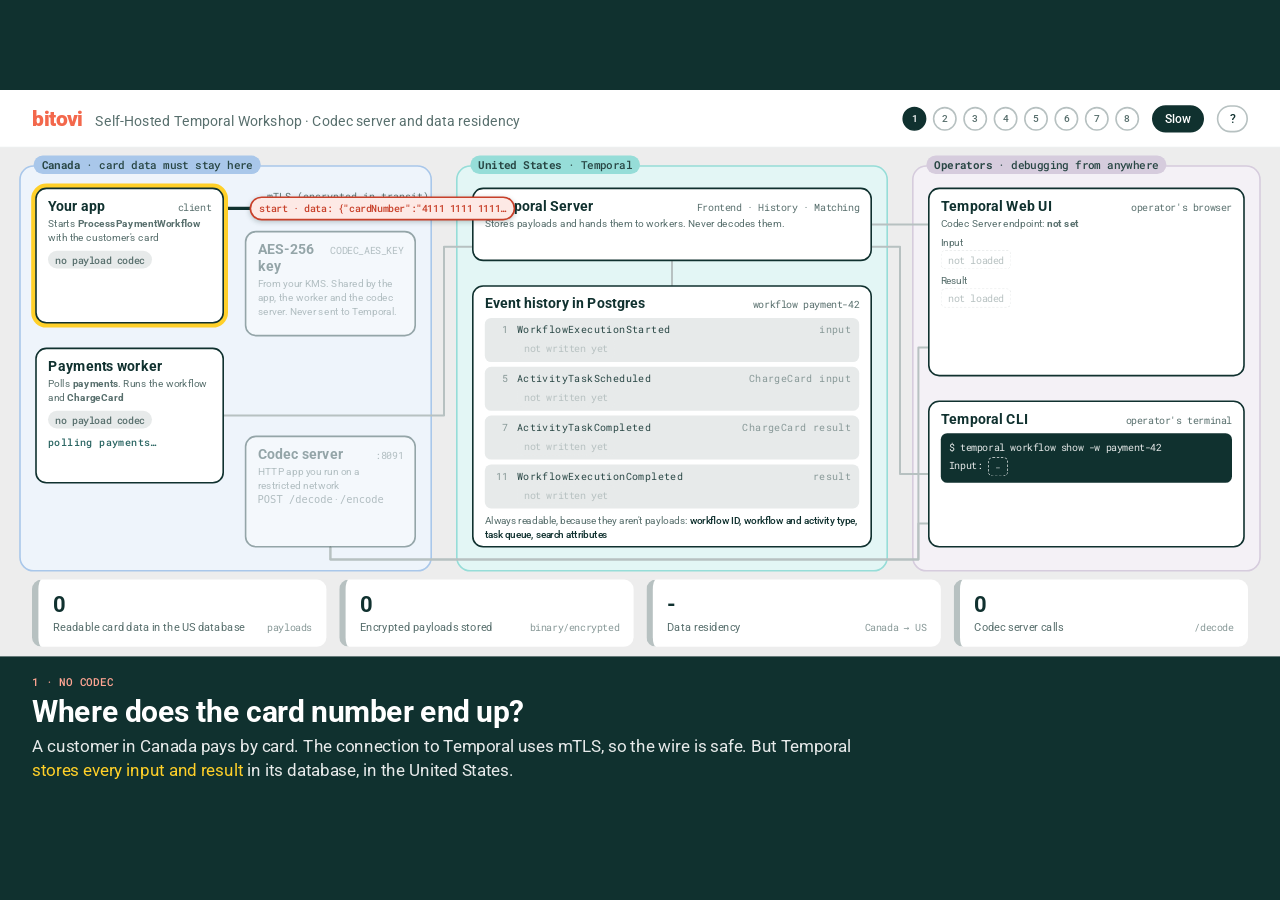
==== docs/visuals/codec-server.html @ ca9ffc30 "docs: add interactive codec server visual Walks Exercise 8's ProcessPaymentWorkflow through a Canada" ====
<!doctype html>
<html lang="en">
<head>
<meta charset="utf-8">
<meta name="viewport" content="width=device-width, initial-scale=1">
<title>Temporal Codec Server</title>
<link rel="preconnect" href="https://fonts.googleapis.com">
<link rel="preconnect" href="https://fonts.gstatic.com" crossorigin>
<link href="https://fonts.googleapis.com/css2?family=Roboto:wght@400;500;700;900&family=Roboto+Mono:wght@400;500&display=swap" rel="stylesheet">
<style>
  /* Bitovi Brand Identity Guidelines v1.1 palette; Roboto is the guideline's
     Google alternate for Garnett / Acumin Pro. Matches the other workshop visuals. */
  :root {
    --b-red: #F3684C;
    --b-dark-green: #10312F;
    --b-dark-green-90: #284644;
    --b-dark-green-70: #586F6D;
    --b-dark-green-50: #879897;
    --b-dark-green-30: #B7C1C1;
    --b-dark-green-10: #E7EAEA;
    --b-off-white: #EDEDED;
    --b-white: #FFFFFF;
    --b-pink: #FFA593;
    --b-yellow: #FFD029;
    --b-yellow-ext: #FFF2C2;
    --b-light-blue: #A9C7EA;
    --b-green: #2A6562;
    --b-red-tint: #FDE9E5;
    --bad: #C8402A;

    /* One tint per boundary: Canada (your infra) / US (Temporal) / operators */
    --zone-ca-bg: #EEF4FB;  --zone-ca-line: var(--b-light-blue);
    --zone-us-bg: #E3F6F5;  --zone-us-line: #96DDD8;
    --zone-op-bg: #F4F1F6;  --zone-op-line: #D6CCDD;

    --plain: #FDE9E5; --plain-line: var(--bad);
    --cipher: #3B4F4D;

    --font: "Roboto", "Helvetica Neue", Arial, sans-serif;
    --mono: "Roboto Mono", ui-monospace, Menlo, monospace;
  }
  * { box-sizing: border-box; }
  html, body { margin: 0; height: 100%; }
  body { background: var(--b-dark-green); color: var(--b-dark-green); font-family: var(--font); overflow: hidden; }
  #app { position: absolute; left: 0; top: 0; width: 1600px; height: 900px; transform-origin: 0 0; background: var(--b-off-white); overflow: hidden; }

  header {
    position: absolute; left: 0; top: 0; width: 1600px; height: 72px;
    display: flex; align-items: center; justify-content: space-between;
    padding: 0 40px; background: var(--b-white); border-bottom: 1px solid var(--b-dark-green-10);
  }
  .brand { display: flex; align-items: baseline; gap: 16px; }
  .brand .wordmark { font-weight: 900; font-size: 26px; color: var(--b-red); letter-spacing: -0.5px; }
  .brand .deck { font-size: 18px; color: var(--b-dark-green-70); }
  .nav { display: flex; align-items: center; gap: 16px; }
  .dots { display: flex; gap: 8px; }
  .dot {
    width: 30px; height: 30px; border-radius: 50%; border: 2px solid var(--b-dark-green-30);
    background: transparent; color: var(--b-dark-green-70); font: 500 13px var(--font); cursor: pointer; padding: 0;
  }
  .dot.on { background: var(--b-dark-green); border-color: var(--b-dark-green); color: var(--b-white); }
  .iconbtn {
    border: 2px solid var(--b-dark-green-30); background: transparent; border-radius: 999px;
    font: 500 15px var(--font); color: var(--b-dark-green); padding: 6px 14px; cursor: pointer;
  }
  .iconbtn.on { background: var(--b-dark-green); border-color: var(--b-dark-green); color: var(--b-white); }

  /* ---------- stage ---------- */
  #stage { position: absolute; left: 0; top: 72px; width: 1600px; height: 540px; }
  #wires { position: absolute; inset: 0; z-index: 1; width: 1600px; height: 540px; pointer-events: none; }
  .zone { position: absolute; z-index: 0; border: 2px solid; border-radius: 18px; }
  .zone.ca { background: var(--zone-ca-bg); border-color: var(--zone-ca-line); }
  .zone.us { background: var(--zone-us-bg); border-color: var(--zone-us-line); }
  .zone.op { background: var(--zone-op-bg); border-color: var(--zone-op-line); }
  .zone-label {
    position: absolute; top: -14px; left: 16px; padding: 2px 10px; border-radius: 999px;
    font: 500 14px var(--mono); color: var(--b-dark-green-90); white-space: nowrap;
  }
  .zone.ca .zone-label { background: var(--zone-ca-line); }
  .zone.us .zone-label { background: var(--zone-us-line); }
  .zone.op .zone-label { background: var(--zone-op-line); }
  .verdict {
    position: absolute; top: -15px; right: 14px; padding: 3px 12px; border-radius: 999px; display: none;
    font: 700 12px var(--font); letter-spacing: .5px; text-transform: uppercase;
  }
  .verdict.bad { display: block; background: var(--bad); color: var(--b-white); }
  .verdict.good { display: block; background: var(--b-green); color: var(--b-white); }

  .box {
    position: absolute; z-index: 2; background: var(--b-white); border: 2px solid var(--b-dark-green); border-radius: 14px;
    padding: 10px 14px; transition: box-shadow .25s, opacity .3s, border-color .25s;
  }
  .box h3 { margin: 0; font-size: 18px; display: flex; justify-content: space-between; align-items: baseline; gap: 8px; }
  .box h3 small { font: 400 12px var(--mono); color: var(--b-dark-green-70); white-space: nowrap; }
  .box .sub { font-size: 13px; color: var(--b-dark-green-70); margin-top: 3px; line-height: 1.35; }
  .box.lit { box-shadow: 0 0 0 5px var(--b-yellow); }
  .box.idle { opacity: .4; }
  .box.alarm { border-color: var(--bad); box-shadow: 0 0 0 5px rgba(200,64,42,.35); }

  .status { margin-top: 8px; font: 500 13px var(--mono); color: var(--b-green); min-height: 18px; line-height: 1.4; }
  .status.warn { color: var(--bad); }
  .badge {
    display: inline-block; margin-top: 8px; padding: 3px 9px; border-radius: 999px;
    font: 500 12px var(--mono); background: var(--b-dark-green-10); color: var(--b-dark-green-70);
  }
  .badge.on { background: var(--b-green); color: var(--b-white); }

  .val {
    font: 400 12px var(--mono); border-radius: 6px; padding: 3px 8px; display: inline-block; max-width: 100%;
    overflow: hidden; text-overflow: ellipsis; white-space: nowrap; vertical-align: middle;
  }
  .val.plain { background: var(--plain); color: var(--bad); border: 1.5px solid var(--plain-line); font-weight: 500; }
  .val.cipher { background: var(--cipher); color: #C7D3D1; }
  .val.empty { color: var(--b-dark-green-30); border: 1.5px dashed var(--b-dark-green-10); }

  #rows { margin-top: 8px; display: flex; flex-direction: column; gap: 6px; }
  .ev { background: var(--b-dark-green-10); border-radius: 8px; padding: 5px 10px; transition: background .3s; }
  .ev .top { display: flex; gap: 10px; font: 400 13px var(--mono); color: var(--b-dark-green-90); }
  .ev .top .n { width: 20px; text-align: right; color: var(--b-dark-green-50); }
  .ev .top .f { margin-left: auto; color: var(--b-dark-green-50); }
  .ev .val { margin: 3px 0 0 30px; max-width: calc(100% - 30px); }
  .ev.flash { background: var(--b-yellow-ext); }
  .dbfoot { margin-top: 8px; font-size: 12px; color: var(--b-dark-green-70); line-height: 1.4; }
  .dbfoot b { font-weight: 500; color: var(--b-dark-green); }

  .field { margin-top: 8px; }
  .field label { display: block; font-size: 12px; color: var(--b-dark-green-70); margin-bottom: 2px; }
  .term { margin-top: 8px; background: var(--b-dark-green); color: var(--b-dark-green-10); border-radius: 8px; padding: 8px 10px; font: 400 12px/1.5 var(--mono); }
  .term .flag { color: var(--b-yellow); }
  .term .out { margin-top: 4px; }

  .packet {
    position: absolute; left: 0; top: 0; z-index: 5; transform: translate(-50%, -50%);
    font: 500 12px var(--mono); padding: 5px 10px; border-radius: 999px; white-space: nowrap;
    box-shadow: 0 2px 6px rgba(16,49,47,.25); pointer-events: none; transition: background .25s, color .25s;
  }
  .packet.req { background: var(--b-dark-green); color: var(--b-white); }
  .packet.plain { background: var(--plain); color: var(--bad); border: 2px solid var(--plain-line); }
  .packet.cipher { background: var(--cipher); color: #C7D3D1; border: 2px solid var(--b-dark-green); }
  .packet.write { background: var(--b-yellow); color: var(--b-dark-green); }
  .packet .k { color: var(--b-yellow); margin-right: 6px; }

  #metrics {
    position: absolute; left: 0; top: 612px; width: 1600px; height: 84px;
    display: grid; grid-template-columns: repeat(4, 1fr); gap: 16px; padding: 0 40px;
  }
  .tile {
    background: var(--b-white); border-radius: 12px; padding: 10px 18px;
    display: flex; flex-direction: column; justify-content: center; border-left: 8px solid var(--b-dark-green-30);
  }
  .tile .v { font-size: 28px; font-weight: 700; line-height: 1; font-variant-numeric: tabular-nums; }
  .tile .l { font-size: 14px; color: var(--b-dark-green-70); margin-top: 5px; display: flex; justify-content: space-between; gap: 8px; }
  .tile .l code { font: 400 12px var(--mono); color: var(--b-dark-green-50); }
  .tile.bad { border-left-color: var(--bad); }
  .tile.bad .v { color: var(--bad); }
  .tile.ok { border-left-color: var(--b-green); }

  #caption {
    position: absolute; left: 0; top: 708px; width: 1600px; height: 192px;
    background: var(--b-dark-green); color: var(--b-white); padding: 22px 40px; display: flex; gap: 40px;
  }
  #caption .text { flex: 1 1 auto; min-width: 0; }
  #caption .kicker { font: 500 14px var(--mono); color: var(--b-pink); letter-spacing: .5px; text-transform: uppercase; display: flex; gap: 14px; }
  #caption .kicker .hint { color: var(--b-dark-green-50); text-transform: none; letter-spacing: 0; }
  #caption h2 { margin: 6px 0 8px; font-size: 38px; font-weight: 700; letter-spacing: -.5px; }
  #caption p { margin: 0; font-size: 21px; line-height: 1.4; color: var(--b-dark-green-10); max-width: 1080px; }
  #caption p em { font-style: normal; color: var(--b-yellow); }
  #caption code { font-family: var(--mono); font-size: .9em; }
  .cards { display: grid; grid-template-columns: repeat(4, 1fr); gap: 14px; margin-top: 4px; }
  .card { background: var(--b-dark-green-90); border-radius: 12px; padding: 12px 14px; }
  .card h3 { margin: 0 0 4px; font-size: 18px; }
  .card p { font-size: 14.5px !important; line-height: 1.35 !important; }

  .overlay { position: absolute; inset: 0; background: rgba(16,49,47,.82); display: none; align-items: center; justify-content: center; z-index: 20; }
  .overlay.show { display: flex; }
  .panel { background: var(--b-white); border-radius: 16px; padding: 28px 34px; width: 980px; max-height: 760px; overflow: auto; font-size: 18px; line-height: 1.5; }
  .panel h3 { margin: 0 0 12px; font-size: 24px; }
  .panel kbd { font: 500 14px var(--mono); background: var(--b-dark-green-10); border-radius: 6px; padding: 2px 8px; }
  .panel ul { margin: 0; padding-left: 22px; }
  .panel .keys { display: grid; grid-template-columns: 220px 1fr; gap: 8px 16px; }
  #paused {
    position: absolute; left: 40px; top: 84px; z-index: 6; display: none;
    font: 700 13px var(--font); letter-spacing: .8px; text-transform: uppercase;
    background: var(--b-yellow); border-radius: 999px; padding: 4px 12px;
  }
  #paused.show { display: block; }
</style>
</head>
<body>
<div id="app">
  <header>
    <div class="brand"><span class="wordmark">bitovi</span><span class="deck">Self-Hosted Temporal Workshop · Codec server and data residency</span></div>
    <div class="nav">
      <div class="dots" id="dots"></div>
      <button class="iconbtn on" id="slowBtn" title="Half speed, on by default (D)">Slow</button>
      <button class="iconbtn" id="helpBtn" title="Keyboard shortcuts (?)">?</button>
    </div>
  </header>

  <div id="stage">
    <svg id="wires"></svg>

    <div class="zone ca" style="left:24px; top:22px; width:516px; height:508px"><span class="zone-label"><b>Canada</b> · card data must stay here</span></div>
    <div class="zone us" style="left:570px; top:22px; width:540px; height:508px"><span class="zone-label"><b>United States</b> · Temporal</span><span class="verdict" id="verdict"></span></div>
    <div class="zone op" style="left:1140px; top:22px; width:436px; height:508px"><span class="zone-label"><b>Operators</b> · debugging from anywhere</span></div>

    <div class="box" id="appBox">
      <h3>Your app<small>client</small></h3>
      <div class="sub">Starts <b>ProcessPaymentWorkflow</b> with the customer's card</div>
      <span class="badge" id="appCodec">no payload codec</span>
      <div class="status" id="appStatus"></div>
    </div>

    <div class="box" id="wkBox">
      <h3>Payments worker</h3>
      <div class="sub">Polls <b>payments</b>. Runs the workflow and <b>ChargeCard</b></div>
      <span class="badge" id="wkCodec">no payload codec</span>
      <div class="status" id="wkStatus"></div>
    </div>

    <div class="box" id="keyBox">
      <h3>AES-256 key<small>CODEC_AES_KEY</small></h3>
      <div class="sub">From your KMS. Shared by the app, the worker and the codec server. Never sent to Temporal.</div>
    </div>

    <div class="box" id="codecBox">
      <h3>Codec server<small>:8091</small></h3>
      <div class="sub">HTTP app you run on a restricted network<br><code>POST /decode</code> · <code>/encode</code></div>
      <div class="status" id="codecStatus"></div>
    </div>

    <div class="box" id="tBox">
      <h3>Temporal Server<small>Frontend · History · Matching</small></h3>
      <div class="sub">Stores payloads and hands them to workers. Never decodes them.</div>
    </div>

    <div class="box" id="dbBox">
      <h3>Event history in Postgres<small>workflow payment-42</small></h3>
      <div id="rows"></div>
      <div class="dbfoot">Always readable, because they aren't payloads: <b>workflow ID, workflow and activity type, task queue, search attributes</b></div>
    </div>

    <div class="box" id="uiBox">
      <h3>Temporal Web UI<small>operator's browser</small></h3>
      <div class="sub">Codec Server endpoint: <b id="uiEndpoint">not set</b></div>
      <div class="field"><label>Input</label><span class="val empty" id="uiIn">not loaded</span></div>
      <div class="field"><label>Result</label><span class="val empty" id="uiRes">not loaded</span></div>
      <div class="status" id="uiStatus"></div>
    </div>

    <div class="box" id="cliBox">
      <h3>Temporal CLI<small>operator's terminal</small></h3>
      <div class="term">$ temporal workflow show -w payment-42<span class="flag" id="cliFlag"></span>
        <div class="out">Input: <span class="val empty" id="cliOut">-</span></div>
      </div>
    </div>
  </div>
  <div id="paused">Paused · P to resume</div>

  <div id="metrics">
    <div class="tile" id="mPlain"><div class="v">0</div><div class="l">Readable card data in the US database <code>payloads</code></div></div>
    <div class="tile" id="mCipher"><div class="v">0</div><div class="l">Encrypted payloads stored <code>binary/encrypted</code></div></div>
    <div class="tile" id="mRes"><div class="v">-</div><div class="l">Data residency <code>Canada → US</code></div></div>
    <div class="tile" id="mDecode"><div class="v">0</div><div class="l">Codec server calls <code>/decode</code></div></div>
  </div>

  <div id="caption"></div>

  <div class="overlay" id="help"><div class="panel">
    <h3>Presenter keys</h3>
    <div class="keys">
      <span><kbd>→</kbd> <kbd>Space</kbd> <kbd>PgDn</kbd></span><span>Next step (finishes the current animation first)</span>
      <span><kbd>←</kbd> <kbd>PgUp</kbd></span><span>Previous step</span>
      <span><kbd>1</kbd>–<kbd>8</kbd></span><span>Jump to step</span>
      <span><kbd>R</kbd></span><span>Replay the current step</span>
      <span><kbd>P</kbd></span><span>Pause / resume</span>
      <span><kbd>D</kbd></span><span>Toggle half speed (on by default)</span>
      <span><kbd>N</kbd></span><span>Presenter notes for this step</span>
      <span><kbd>F</kbd></span><span>Fullscreen</span>
      <span><kbd>Esc</kbd></span><span>Close this panel</span>
    </div>
  </div></div>
  <div class="overlay" id="notes"><div class="panel" id="notesBody"></div></div>
</div>

<script>
(() => {
  "use strict";

  // ------------------------------------------------------------------
  // Boxes and wire routes (virtual px on the 1600x540 stage)
  // ------------------------------------------------------------------
  const BOX = {
    app:   { el: "appBox",   x: 44,   y: 50,  w: 236, h: 170 },
    wk:    { el: "wkBox",    x: 44,   y: 250, w: 236, h: 170 },
    key:   { el: "keyBox",   x: 306,  y: 104, w: 214, h: 132 },
    codec: { el: "codecBox", x: 306,  y: 360, w: 214, h: 140 },
    t:     { el: "tBox",     x: 590,  y: 50,  w: 500, h: 92 },
    db:    { el: "dbBox",    x: 590,  y: 172, w: 500, h: 328 },
    ui:    { el: "uiBox",    x: 1160, y: 50,  w: 396, h: 236 },
    cli:   { el: "cliBox",   x: 1160, y: 316, w: 396, h: 184 },
  };
  for (const k in BOX) {
    const b = BOX[k], el = document.getElementById(b.el);
    Object.assign(el.style, { left: b.x + "px", top: b.y + "px", width: b.w + "px", height: b.h + "px" });
    b.node = el;
  }

  // Each route is a polyline, drawn in the gaps between zones so wires never cross a box.
  const ROUTES = {
    "app>t":    [[280, 76], [590, 76]],
    "wk>t":     [[280, 335], [555, 335], [555, 124], [590, 124]],
    "t>db":     [[840, 142], [840, 172]],
    "ui>t":     [[1160, 96], [1090, 96]],
    "cli>t":    [[1160, 408], [1125, 408], [1125, 124], [1090, 124]],
    "ui>codec": [[1160, 250], [1148, 250], [1148, 515], [413, 515], [413, 500]],
    "cli>codec":[[1160, 470], [1148, 470], [1148, 515], [413, 515], [413, 500]],
  };
  const KEY_ROUTES = [
    [[306, 160], [280, 160]],
    [[306, 210], [294, 210], [294, 300], [280, 300]],
    [[413, 236], [413, 360]],
  ];
  function route(from, to) {
    if (ROUTES[from + ">" + to]) return ROUTES[from + ">" + to];
    return ROUTES[to + ">" + from].slice().reverse();
  }
  const pts = r => r.map(p => p.join(",")).join(" ");
  const wires = document.getElementById("wires");
  function drawWires(active) {
    const act = active ? (ROUTES[active[0] + ">" + active[1]] || ROUTES[active[1] + ">" + active[0]]) : null;
    let svg = Object.values(ROUTES).map(r =>
      `<polyline points="${pts(r)}" fill="none" stroke="${r === act ? "#10312F" : "#B7C1C1"}" stroke-width="${r === act ? 4 : 2.5}" stroke-linejoin="round" stroke-linecap="round"/>`).join("");
    if (S.codec) svg += KEY_ROUTES.map(r => `<polyline points="${pts(r)}" fill="none" stroke="#2A6562" stroke-width="2.5" stroke-dasharray="6 5"/>`).join("");
    // mTLS marker on the app → Temporal wire: transport is encrypted either way.
    svg += `<text x="435" y="66" text-anchor="middle" font-family="Roboto Mono, monospace" font-size="13" fill="#586F6D">mTLS (encrypted in transit)</text>`;
    wires.innerHTML = svg;
  }

  // ------------------------------------------------------------------
  // Payload values
  // ------------------------------------------------------------------
  const PLAIN = {
    in: '{"cardNumber":"4111 1111 1111 1111","cvv":"123"}',
    act: '{"cardNumber":"4111 1111 1111 1111","cvv":"123"} 49.99',
    res: '{"receiptId":"receipt-1111","last4":"1111"}',
    out: '{"receiptId":"receipt-1111","status":"charged"}',
  };
  const CIPHER = {
    in: "binary/encrypted · q8Zt0Fh2xQ9mVb3K…",
    act: "binary/encrypted · 7Hq0aW2nLzR8eT1c…",
    res: "binary/encrypted · Xc4P9sJd0kYw6Gm2…",
    out: "binary/encrypted · mN3vB8qL2tR0fZ7a…",
  };
  const ROWS = [
    { id: "in",  n: 1,  name: "WorkflowExecutionStarted",   f: "input" },
    { id: "act", n: 5,  name: "ActivityTaskScheduled",      f: "ChargeCard input" },
    { id: "res", n: 7,  name: "ActivityTaskCompleted",      f: "ChargeCard result" },
    { id: "out", n: 11, name: "WorkflowExecutionCompleted", f: "result" },
  ];
  const short = s => s.length > 30 ? s.slice(0, 29) + "…" : s;

  // ------------------------------------------------------------------
  // State
  // ------------------------------------------------------------------
  let S;
  function fresh() {
    return {
      codec: false, rows: {}, flash: null,
      app: "", wk: "polling payments…", wkWarn: false,
      ui: { endpoint: false, in: null, res: null, status: "" }, cli: { flag: false, out: null },
      codecStatus: "", codecUsed: false, decodes: 0, alarmDb: false,
    };
  }

  const rowsEl = document.getElementById("rows");
  rowsEl.innerHTML = ROWS.map(r => `<div class="ev" id="row-${r.id}"><div class="top"><span class="n">${r.n}</span><span>${r.name}</span><span class="f">${r.f}</span></div><span class="val empty">not written yet</span></div>`).join("");

  function setVal(el, kind, id, text) {
    el.className = "val " + (kind || "empty");
    el.textContent = kind === "plain" ? (text ?? PLAIN[id]) : kind === "cipher" ? CIPHER[id] : (text ?? "-");
  }

  function paint() {
    for (const r of ROWS) {
      const row = document.getElementById("row-" + r.id);
      setVal(row.querySelector(".val"), S.rows[r.id], r.id, S.rows[r.id] ? undefined : "not written yet");
      row.classList.toggle("flash", !!(S.flash && S.flash.includes(r.id)));
    }
    const badge = (id, on) => { const b = document.getElementById(id); b.className = "badge" + (on ? " on" : ""); b.textContent = on ? "codec: AES-256-GCM" : "no payload codec"; };
    badge("appCodec", S.codec); badge("wkCodec", S.codec);
    document.getElementById("appStatus").textContent = S.app;
    const wk = document.getElementById("wkStatus");
    wk.textContent = S.wk; wk.className = "status" + (S.wkWarn ? " warn" : "");
    BOX.key.node.classList.toggle("idle", !S.codec);
    BOX.codec.node.classList.toggle("idle", !S.codecUsed);
    BOX.db.node.classList.toggle("alarm", S.alarmDb);
    document.getElementById("codecStatus").textContent = S.codecStatus;

    document.getElementById("uiEndpoint").textContent = S.ui.endpoint ? "http://localhost:8091" : "not set";
    setVal(document.getElementById("uiIn"), S.ui.in, "in", S.ui.in ? undefined : "not loaded");
    setVal(document.getElementById("uiRes"), S.ui.res, "out", S.ui.res ? undefined : "not loaded");
    document.getElementById("uiStatus").textContent = S.ui.status;
    document.getElementById("cliFlag").textContent = S.cli.flag ? " --codec-endpoint http://localhost:8091" : "";
    setVal(document.getElementById("cliOut"), S.cli.out, "in");

    const plain = Object.values(S.rows).filter(v => v === "plain").length;
    const cipher = Object.values(S.rows).filter(v => v === "cipher").length;
    tile("mPlain", plain, plain ? "bad" : (cipher ? "ok" : ""));
    tile("mCipher", cipher, cipher ? "ok" : "");
    tile("mRes", plain ? "✗ broken" : cipher ? "✓ only ciphertext" : "-", plain ? "bad" : cipher ? "ok" : "");
    tile("mDecode", S.decodes, "");
    const v = document.getElementById("verdict");
    v.className = "verdict" + (plain ? " bad" : cipher ? " good" : "");
    v.textContent = plain ? "Card data stored here" : cipher ? "Only ciphertext here" : "";
    drawWires(cur && cur.hop.from ? [cur.hop.from, cur.hop.to] : null);
  }
  function tile(id, v, cls) {
    const el = document.getElementById(id);
    el.querySelector(".v").textContent = v;
    el.className = "tile" + (cls ? " " + cls : "");
  }

  // ------------------------------------------------------------------
  // Hops
  // ------------------------------------------------------------------
  // Travel: a payload moves along a route. Morph: it changes form inside a box.
  const go = (from, to, kind, label, fx, dwell) => ({ from, to, kind, label, fx, dwell });
  const morph = (at, fromKind, toKind, label1, label2, fx) => ({ morph: at, fromKind, toKind, label1, label2, fx });
  const write = (id, kind) => go("t", "db", "write", "write event", s => { s.rows[id] = kind; s.flash = [id]; });
  const pl = id => "data: " + short(PLAIN[id]);
  const ci = id => "data: " + short(CIPHER[id]);

  // Step 1: no codec. Plain text everywhere.
  const PLAIN_RUN = [
    go("app", "t", "plain", "start · " + pl("in"), s => { s.app = "sent the card number to Temporal"; }),
    write("in", "plain"),
    go("t", "wk", "plain", "workflow task · " + pl("in"), s => { s.wk = "has the card number"; s.flash = null; }),
    go("wk", "t", "plain", "schedule ChargeCard · " + pl("act")),
    write("act", "plain"),
    go("t", "wk", "plain", "activity task · " + pl("act"), s => { s.wk = "charging the card…"; s.flash = null; }),
    go("wk", "t", "plain", "ChargeCard result · " + pl("res")),
    write("res", "plain"),
    go("wk", "t", "plain", "complete · " + pl("out"), s => { s.wk = "done. Its memory is cleared."; s.flash = null; }),
    write("out", "plain"),
  ];

  // Step 3: the app encodes before sending.
  const ENCODE_START = [
    { fx: s => { s.codec = true; s.app = "payload codec on"; s.wk = "payload codec on"; }, wait: 1.2 },
    morph("app", "plain", "cipher", "encode · " + short(PLAIN.in), "→ " + short(CIPHER.in), s => { s.app = "encrypted in-process, before sending"; }),
    go("app", "t", "cipher", "start · " + ci("in")),
    write("in", "cipher"),
  ];
  // Step 4: only the worker can read it.
  const WORKER_RUN = [
    go("t", "wk", "cipher", "workflow task · " + ci("in"), s => { s.flash = null; }),
    morph("wk", "cipher", "plain", "decode with key", "→ " + short(PLAIN.in), s => { s.wk = "decoded here, in Canada"; }),
    morph("wk", "plain", "cipher", "encode ChargeCard input", "→ " + short(CIPHER.act)),
    go("wk", "t", "cipher", "schedule ChargeCard · " + ci("act")),
    write("act", "cipher"),
    go("t", "wk", "cipher", "activity task · " + ci("act"), s => { s.flash = null; }),
    morph("wk", "cipher", "plain", "decode with key", "→ card 4111…", s => { s.wk = "charging the card, in Canada…"; }),
    morph("wk", "plain", "cipher", "encode the receipt", "→ " + short(CIPHER.res)),
    go("wk", "t", "cipher", "ChargeCard result · " + ci("res")),
    write("res", "cipher"),
    go("wk", "t", "cipher", "complete · " + ci("out"), s => { s.wk = "done. Only ciphertext ever left Canada."; s.flash = null; }),
    write("out", "cipher"),
  ];
  // Step 5: operators only see ciphertext.
  const OPS_BLIND = [
    go("ui", "t", "req", "load history for payment-42", s => { s.ui.status = ""; }),
    go("t", "ui", "cipher", "history · " + ci("in"), s => { s.ui.in = "cipher"; s.ui.res = "cipher"; s.ui.status = "can't read it, can't debug it"; }),
    go("cli", "t", "req", "workflow show payment-42"),
    go("t", "cli", "cipher", ci("in"), s => { s.cli.out = "cipher"; }),
  ];
  // Step 6: the codec server decodes for display.
  const OPS_DECODE = [
    { fx: s => { s.ui.endpoint = true; s.cli.flag = true; s.codecUsed = true; s.ui.status = "codec endpoint saved"; }, wait: 1.2 },
    go("ui", "codec", "cipher", "POST /decode · " + ci("in"), s => { s.decodes++; s.codecStatus = "decoding for the Web UI…"; }),
    morph("codec", "cipher", "plain", "decode with key", "→ " + short(PLAIN.in)),
    go("codec", "ui", "plain", "decoded · " + pl("in"), s => { s.ui.in = "plain"; s.ui.res = "plain"; s.ui.status = "decoded in this browser only"; s.codecStatus = ""; }),
    go("cli", "codec", "cipher", "POST /decode · " + ci("in"), s => { s.decodes++; s.codecStatus = "decoding for the CLI…"; }),
    morph("codec", "cipher", "plain", "decode with key", "→ " + short(PLAIN.in)),
    go("codec", "cli", "plain", "decoded · " + pl("in"), s => { s.cli.out = "plain"; s.codecStatus = "Temporal saw none of it"; }),
  ];

  // ------------------------------------------------------------------
  // Story
  // ------------------------------------------------------------------
  const STEPS = [
    {
      kicker: "1 · No codec",
      title: "Where does the card number end up?",
      body: "A customer in Canada pays by card. The connection to Temporal uses mTLS, so the wire is safe. But Temporal <em>stores every input and result</em> in its database, in the United States.",
      notes: [
        "Workflow and activity inputs and results are stored as payloads in the event history. That's how replay works (see the request-flow visual).",
        "Same workflow as Exercise 8: ProcessPaymentWorkflow → ChargeCardActivity.",
        "\"The worker once it's done is going to wash that data away… the only place that this lives in is in the Temporal database.\"",
      ],
      prior: [], hops: PLAIN_RUN,
    },
    {
      kicker: "2 · The problem",
      title: "mTLS protects the wire, not the database",
      body: "The card number now sits in plain text in a US database. Anyone with database access, a backup or a replica can read it. For data that must stay in Canada, <em>residency is already broken</em>.",
      notes: [
        "Knowledge check from the deck: \"What problem does the codec server solve that encryption alone does not?\"",
        "Answer: mTLS only encrypts data in flight. Once it arrives, it's decrypted and stored as plain text.",
        "Also visible to: anyone with Web UI access, archival in S3, and replication to other clusters.",
      ],
      prior: [PLAIN_RUN], hops: [{ fx: s => { s.alarmDb = true; }, wait: 0.2 }],
    },
    {
      kicker: "3 · Encrypt before it leaves",
      title: "The app encrypts the payload before sending it",
      body: "Add a <em>payload codec</em> to the SDK's data converter in your app and worker. It encrypts each payload in-process, with a key from your KMS. Temporal receives and stores only ciphertext.",
      notes: [
        "This is not the codec server. It's the same codec code, compiled into your app and worker: converter.NewCodecDataConverter(GetDefaultDataConverter(), aesCodec).",
        "No network call: encryption happens inside the process before the gRPC call to Temporal.",
        "Repo: codec-demo/codec/aesgcm.go (AES-256-GCM, encoding metadata binary/encrypted).",
        "Correction to the whiteboard version: the user's data doesn't \"go through a codec server\". The SDK encodes it.",
      ],
      prior: [], hops: ENCODE_START,
    },
    {
      kicker: "4 · Only your worker can read it",
      title: "Decrypted only inside your worker, in Canada",
      body: "Temporal hands the ciphertext to the worker. The worker decrypts it with the same key, charges the card, and encrypts the result before it goes back. <em>Only ciphertext ever leaves Canada.</em>",
      notes: [
        "\"From the compliance and data perspective… this is not actually data. It's just a jumbled mess of nothing.\"",
        "Temporal still orchestrates everything: retries, timeouts, replay. It just can't read the payloads.",
        "Cost: CPU for encrypt/decrypt on every payload, plus key distribution to every worker.",
      ],
      prior: [ENCODE_START], hops: WORKER_RUN,
    },
    {
      kicker: "5 · The catch",
      title: "Now your operators see ciphertext too",
      body: "The Web UI and the CLI get the same encrypted payloads Temporal stores. Debugging a failed payment by reading its input <em>isn't possible any more</em>.",
      notes: [
        "Try it in Exercise 8: temporal workflow show without --codec-endpoint shows base64 ciphertext.",
        "Teams often turn encryption off at this point. The codec server is what lets you keep it.",
      ],
      prior: [ENCODE_START, WORKER_RUN], hops: OPS_BLIND,
    },
    {
      kicker: "6 · The codec server",
      title: "The codec server decodes for display",
      body: "Point the Web UI and CLI at your codec server. The <em>operator's browser</em> sends ciphertext straight to it and gets plain text back. Temporal, and the Web UI's own server, never see the decoded data.",
      notes: [
        "Web UI: namespace settings → Codec Server endpoint. CLI: --codec-endpoint.",
        "The browser calls the codec server directly, which is why it needs CORS (Content-Type, X-Namespace, Authorization).",
        "Phil: \"The decoding happens entirely on the client side. Neither the Temporal service nor the Web UI server are ever aware of the data in the decrypted state.\"",
        "In Exercise 8 the CLI also uses /encode: with --codec-endpoint, workflow start encrypts its --input through the codec server.",
        "Production: put it behind auth (JWT), a restricted network or VPN, and HTTPS. The workshop's codec server has no auth on purpose.",
      ],
      prior: [ENCODE_START, WORKER_RUN, OPS_BLIND], hops: OPS_DECODE,
    },
    {
      kicker: "7 · Two places, one codec",
      cards: [
        ["In your app and worker", "The SDK payload codec encrypts and decrypts in-process. This is what keeps data out of Temporal. No codec server involved."],
        ["In the codec server", "The same codec behind POST /decode and /encode, for the Web UI and CLI only. It's for people, not for workflows."],
        ["Shared key", "App, worker and codec server need the same key, usually from a KMS. Lose the key and the history is unreadable."],
        ["Who can decode?", "Whoever can reach the codec server. Gate it with auth and network rules; that's your access control for PII."],
      ],
      notes: [
        "If a worker runs without the codec, it can't read encrypted inputs. Roll the codec out to every worker on a task queue at once.",
        "The codec in the repo passes through payloads it didn't encrypt, so mixing old plain-text history with new encrypted history keeps working.",
      ],
      prior: [ENCODE_START, WORKER_RUN, OPS_BLIND, OPS_DECODE], hops: [],
    },
    {
      kicker: "8 · What it doesn't cover",
      cards: [
        ["Encrypted", "Payloads: workflow and activity inputs and results, plus signal, query and update arguments."],
        ["Never encrypted", "Workflow ID, workflow and activity type names, task queue names, and search attribute values. Keep PII out of them."],
        ["Off by default", "Failure messages and stack traces. Enable failure encoding in the SDK if they can contain PII. Check memo and headers for your SDK."],
        ["Still needed", "mTLS for transport, and auth on the Web UI and codec server. The codec covers data at rest, not access."],
      ],
      notes: [
        "Temporal docs: \"Search Attribute values are stored unencrypted in the Visibility store and are not processed by a custom Payload Codec.\"",
        "Temporal docs: \"Failure messages and call stacks are not encoded as codec-capable Payloads by default.\"",
        "Large payloads: External Storage (claim check) keeps the data in your own S3 and stores only a reference in Temporal; the codec server's /download serves it to the UI.",
      ],
      prior: [ENCODE_START, WORKER_RUN, OPS_BLIND, OPS_DECODE], hops: [],
    },
  ];

  // ------------------------------------------------------------------
  // Player
  // ------------------------------------------------------------------
  const stage = document.getElementById("stage");
  let step = 0, queue = [], cur = null, paused = false, slow = true, packetEl = null;

  function centerOf(k) { const b = BOX[k]; return [b.x + b.w / 2, b.y + b.h - 26]; }

  function goStep(i) {
    step = Math.max(0, Math.min(STEPS.length - 1, i));
    const s = STEPS[step];
    S = fresh();
    s.prior.forEach(hops => hops.forEach(h => h.fx && h.fx(S, 1)));
    S.flash = null;
    queue = s.hops.slice(); cur = null;
    clearPacket();
    paint();
    renderCaption();
    [...document.getElementById("dots").children].forEach((d, j) => d.classList.toggle("on", j === step));
    history.replaceState(null, "", "#step" + (step + 1));
    if (document.getElementById("notes").classList.contains("show")) showNotes();
  }
  function clearPacket() {
    if (packetEl) { packetEl.remove(); packetEl = null; }
    for (const k in BOX) BOX[k].node.classList.remove("lit");
  }
  function finishStep() {
    if (cur && cur.hop.fx && !cur.landed) cur.hop.fx(S, 1);
    queue.forEach(h => h.fx && h.fx(S, 1));
    queue = []; cur = null;
    clearPacket(); paint(); renderCaption();
  }
  const busy = () => !!cur || queue.length > 0;

  function makePacket(kind, label) {
    packetEl = document.createElement("div");
    packetEl.className = "packet " + kind;
    packetEl.textContent = label;
    stage.appendChild(packetEl);
  }

  function startHop(h) {
    cur = { hop: h, t: 0, landed: false };
    if (h.from) {
      const r = route(h.from, h.to);
      const segs = []; let len = 0;
      for (let i = 1; i < r.length; i++) { const d = Math.hypot(r[i][0] - r[i - 1][0], r[i][1] - r[i - 1][1]); segs.push(d); len += d; }
      Object.assign(cur, { r, segs, len, dur: 0.5 + len / 650 });
      makePacket(h.kind, h.label);
      BOX[h.from].node.classList.add("lit");
      paint();
    } else if (h.morph) {
      const [x, y] = centerOf(h.morph);
      makePacket(h.fromKind, h.label1);
      packetEl.style.left = x + "px"; packetEl.style.top = y + "px";
      cur.dur = 1.6;
      BOX[h.morph].node.classList.add("lit");
    }
  }
  function along(c, p) {
    let d = p * c.len;
    for (let i = 0; i < c.segs.length; i++) {
      if (d <= c.segs[i] || i === c.segs.length - 1) {
        const f = c.segs[i] ? Math.min(1, d / c.segs[i]) : 1, a = c.r[i], b = c.r[i + 1];
        return [a[0] + (b[0] - a[0]) * f, a[1] + (b[1] - a[1]) * f];
      }
      d -= c.segs[i];
    }
  }

  function update(dt) {
    if (!cur && queue.length) startHop(queue.shift());
    if (!cur) return;
    const h = cur.hop;
    cur.t += dt;
    if (h.from) {
      const p = Math.min(1, cur.t / cur.dur), e = p < .5 ? 2 * p * p : 1 - Math.pow(-2 * p + 2, 2) / 2;
      const [x, y] = along(cur, e);
      packetEl.style.left = x + "px"; packetEl.style.top = y + "px";
      if (p >= 1 && !cur.landed) {
        cur.landed = true;
        BOX[h.from].node.classList.remove("lit");
        BOX[h.to].node.classList.add("lit");
        if (h.fx) h.fx(S, 1);
        paint();
      }
      if (cur.t >= cur.dur + (h.dwell ?? 0.25)) end();
    } else if (h.morph) {
      if (cur.t >= cur.dur / 2 && !cur.swapped) {
        cur.swapped = true;
        packetEl.className = "packet " + h.toKind;
        packetEl.textContent = h.label2;
      }
      if (cur.t >= cur.dur && !cur.landed) { cur.landed = true; if (h.fx) h.fx(S, 1); paint(); }
      if (cur.t >= cur.dur + 0.4) end();
    } else {
      if (!cur.landed) { cur.landed = true; h.fx(S, 1); paint(); }
      if (cur.t >= (h.wait ?? 0.4)) end();
    }
  }
  function end() {
    clearPacket(); cur = null; paint();
    if (!busy()) renderCaption();
  }

  function renderCaption() {
    const s = STEPS[step], cap = document.getElementById("caption");
    const hint = busy() ? "" : (step < STEPS.length - 1 ? "<span class=\"hint\">→ next</span>" : "");
    if (s.cards) {
      cap.innerHTML = `<div class="text"><div class="kicker">${s.kicker}${hint}</div>
        <div class="cards">${s.cards.map(([h, p]) => `<div class="card"><h3>${h}</h3><p>${p}</p></div>`).join("")}</div></div>`;
      return;
    }
    cap.innerHTML = `<div class="text"><div class="kicker">${s.kicker}${hint}</div><h2>${s.title}</h2><p>${s.body}</p></div>`;
  }

  // ------------------------------------------------------------------
  // Shell
  // ------------------------------------------------------------------
  const app = document.getElementById("app");
  const dotsEl = document.getElementById("dots");
  STEPS.forEach((s, i) => {
    const b = document.createElement("button");
    b.className = "dot"; b.textContent = i + 1; b.title = s.title || s.kicker;
    b.onclick = () => goStep(i);
    dotsEl.appendChild(b);
  });

  function next() { if (busy()) finishStep(); else goStep(step + 1); }
  function togglePause() { paused = !paused; document.getElementById("paused").classList.toggle("show", paused); }
  function toggleSlow() { slow = !slow; document.getElementById("slowBtn").classList.toggle("on", slow); }
  document.getElementById("slowBtn").onclick = toggleSlow;

  function showNotes() {
    const s = STEPS[step];
    document.getElementById("notesBody").innerHTML = `<h3>Notes · ${s.kicker}</h3><ul>${s.notes.map(n => `<li>${n}</li>`).join("")}</ul>`;
    document.getElementById("notes").classList.add("show");
  }
  const closeOverlays = () => document.querySelectorAll(".overlay").forEach(o => o.classList.remove("show"));
  document.querySelectorAll(".overlay").forEach(o => o.addEventListener("click", closeOverlays));
  document.getElementById("helpBtn").onclick = () => document.getElementById("help").classList.add("show");

  document.addEventListener("keydown", e => {
    const k = e.key;
    if (k === "Escape") return closeOverlays();
    if (k === "?") return document.getElementById("help").classList.add("show");
    if (k === "n" || k === "N") { const n = document.getElementById("notes"); return n.classList.contains("show") ? closeOverlays() : showNotes(); }
    if (k === "f" || k === "F") return document.fullscreenElement ? document.exitFullscreen() : document.documentElement.requestFullscreen?.();
    if (k === "p" || k === "P") return togglePause();
    if (k === "d" || k === "D") return toggleSlow();
    if (k === "r" || k === "R") return goStep(step);
    if (k === "ArrowRight" || k === "PageDown" || k === " ") { e.preventDefault(); next(); }
    else if (k === "ArrowLeft" || k === "PageUp") { e.preventDefault(); goStep(step - 1); }
    else if (k === "Home") goStep(0);
    else if (/^[1-8]$/.test(k)) goStep(Number(k) - 1);
  });

  function fit() {
    const s = Math.min(innerWidth / 1600, innerHeight / 900);
    app.style.transform = `translate(${(innerWidth - 1600 * s) / 2}px, ${(innerHeight - 900 * s) / 2}px) scale(${s})`;
  }
  addEventListener("resize", fit);
  fit();

  // #step3 opens a step (#step=3 also works locally); #ff=N fast-forwards N seconds (handy for screenshots).
  const m = location.hash.match(/step=?(\d)/), ff = location.hash.match(/ff=(\d+)/);
  goStep(m ? Number(m[1]) - 1 : 0);
  if (ff) for (let i = 0; i < Number(ff[1]) * 60; i++) update(1 / 60);

  let last = performance.now();
  function frame(now) {
    const dt = Math.min(0.05, (now - last) / 1000);
    last = now;
    if (!paused) update(slow ? dt / 2 : dt);
    requestAnimationFrame(frame);
  }
  requestAnimationFrame(frame);
})();
</script>
</body>
</html>
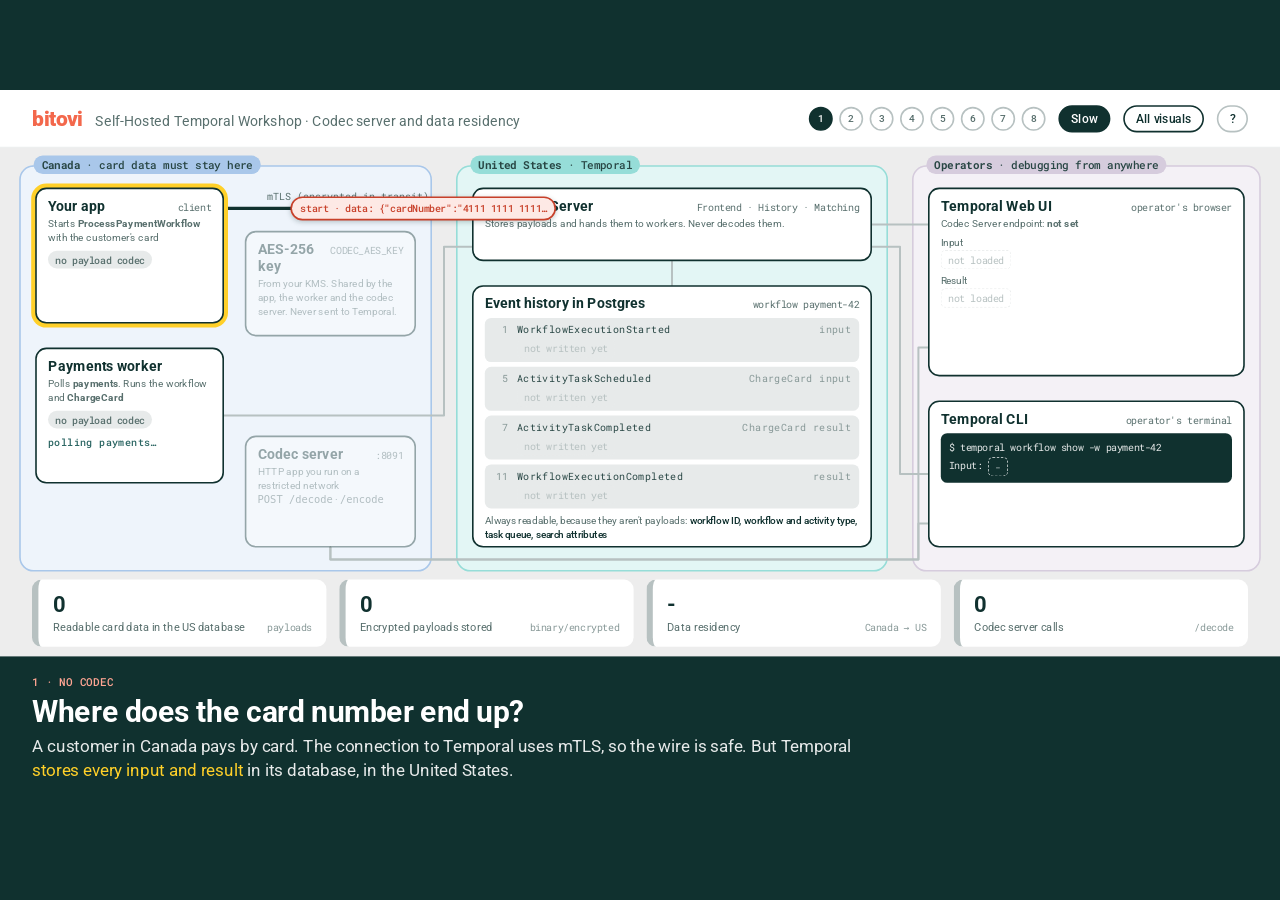
==== commit 3b6fc893: "docs: add All visuals menu, visuals index and Pages landing redirect Every visual gets an All visual" ====
--- a/docs/visuals/codec-server.html
+++ b/docs/visuals/codec-server.html
@@ -185,6 +185,28 @@
   }
   #paused.show { display: block; }
 </style>
+<!-- viz-nav:start -->
+<style>
+  .viz-btn { border: 2px solid var(--b-dark-green); background: transparent; border-radius: 999px;
+    font: 500 15px var(--font); color: var(--b-dark-green); padding: 6px 14px; cursor: pointer; }
+  .viz-btn.on, .viz-btn:hover { background: var(--b-dark-green); color: var(--b-white); }
+  .viz-menu { position: absolute; top: 78px; right: 40px; z-index: 30; width: 520px; background: var(--b-white);
+    border: 2px solid var(--b-dark-green); border-radius: 16px; padding: 14px; box-shadow: 0 12px 32px rgba(16,49,47,.25); }
+  .viz-menu[hidden] { display: none; }
+  .viz-menu .viz-head { display: flex; justify-content: space-between; align-items: baseline; padding: 2px 8px 10px;
+    font: 700 16px var(--font); color: var(--b-dark-green); }
+  .viz-menu .viz-head span { font: 400 12px var(--mono); color: var(--b-dark-green-70); }
+  .viz-menu a { display: grid; grid-template-columns: 26px 1fr; gap: 0 10px; padding: 9px 10px; border-radius: 10px;
+    text-decoration: none; color: var(--b-dark-green); }
+  .viz-menu a:hover, .viz-menu a:focus-visible { background: var(--b-dark-green-10); outline: none; }
+  .viz-menu a.current { background: var(--b-dark-green); color: var(--b-white); }
+  .viz-menu a .n { grid-row: span 2; font: 500 13px var(--mono); color: var(--b-dark-green-50); padding-top: 2px; }
+  .viz-menu a.current .n, .viz-menu a.current small { color: var(--b-dark-green-30); }
+  .viz-menu a b { font: 700 15px var(--font); }
+  .viz-menu a small { font: 400 13px var(--font); color: var(--b-dark-green-70); }
+  .viz-menu .viz-all { display: block; margin-top: 6px; padding: 8px 10px; font: 500 13px var(--mono); }
+</style>
+<!-- viz-nav:end -->
 </head>
 <body>
 <div id="app">
@@ -193,6 +215,7 @@
     <div class="nav">
       <div class="dots" id="dots"></div>
       <button class="iconbtn on" id="slowBtn" title="Half speed, on by default (D)">Slow</button>
+      <!-- viz-nav:start --><button class="viz-btn" id="vizBtn" title="All visuals (M)" aria-haspopup="true" aria-controls="vizMenu">All visuals</button><!-- viz-nav:end -->
       <button class="iconbtn" id="helpBtn" title="Keyboard shortcuts (?)">?</button>
     </div>
   </header>
@@ -266,6 +289,7 @@
 
   <div id="caption"></div>
 
+  <!-- viz-nav:start --><div class="viz-menu" id="vizMenu" hidden><div class="viz-head">Workshop visuals<span>M to open · Esc to close</span></div><a href="request-flow.html"><span class="n">1</span><b>Request flow</b><small>One workflow and one activity through Frontend, History, Matching and the database.</small></a><a href="workflows-vs-activities.html"><span class="n">2</span><b>Workflows vs activities</b><small>What re-runs after a failure, idempotency keys, and determinism.</small></a><a href="task-queue-separation.html"><span class="n">3</span><b>Task queue separation</b><small>Slow activities holding worker slots, and why separate queues fix it.</small></a><a href="history-shards.html"><span class="n">4</span><b>History shards</b><small>The shards ÷ write-latency ceiling, scaling History, and hot shards.</small></a><a href="failover-versioning.html"><span class="n">5</span><b>Failover versions</b><small>How multi-cluster replication versions events and resolves conflicts.</small></a><a href="codec-server.html" class="current" aria-current="page"><span class="n">6</span><b>Codec server</b><small>Data residency, the payload codec, and what the codec server is for.</small></a><a href="zero-downtime-upgrade.html"><span class="n">7</span><b>Zero-downtime upgrade</b><small>Schema, server, handover, then the other cluster.</small></a><!-- viz-nav:end -->
   <div class="overlay" id="help"><div class="panel">
     <h3>Presenter keys</h3>
     <div class="keys">
@@ -276,6 +300,7 @@
       <span><kbd>P</kbd></span><span>Pause / resume</span>
       <span><kbd>D</kbd></span><span>Toggle half speed (on by default)</span>
       <span><kbd>N</kbd></span><span>Presenter notes for this step</span>
+      <span><kbd>M</kbd></span><span>All visuals menu</span>
       <span><kbd>F</kbd></span><span>Fullscreen</span>
       <span><kbd>Esc</kbd></span><span>Close this panel</span>
     </div>
@@ -767,5 +792,25 @@
   requestAnimationFrame(frame);
 })();
 </script>
+<!-- viz-nav:start -->
+<script>
+(() => {
+  const btn = document.getElementById("vizBtn"), menu = document.getElementById("vizMenu");
+  const show = open => {
+    menu.hidden = !open;
+    btn.classList.toggle("on", open);
+    btn.setAttribute("aria-expanded", open);
+    if (open) (menu.querySelector("a.current") || menu.querySelector("a")).focus();
+  };
+  btn.addEventListener("click", e => { e.stopPropagation(); show(menu.hidden); });
+  document.addEventListener("click", e => { if (!menu.hidden && !menu.contains(e.target)) show(false); });
+  document.addEventListener("keydown", e => {
+    if (e.target.tagName === "INPUT") return;
+    if (e.key === "m" || e.key === "M") { e.preventDefault(); show(menu.hidden); }
+    else if (e.key === "Escape" && !menu.hidden) show(false);
+  });
+})();
+</script>
+<!-- viz-nav:end -->
 </body>
 </html>
